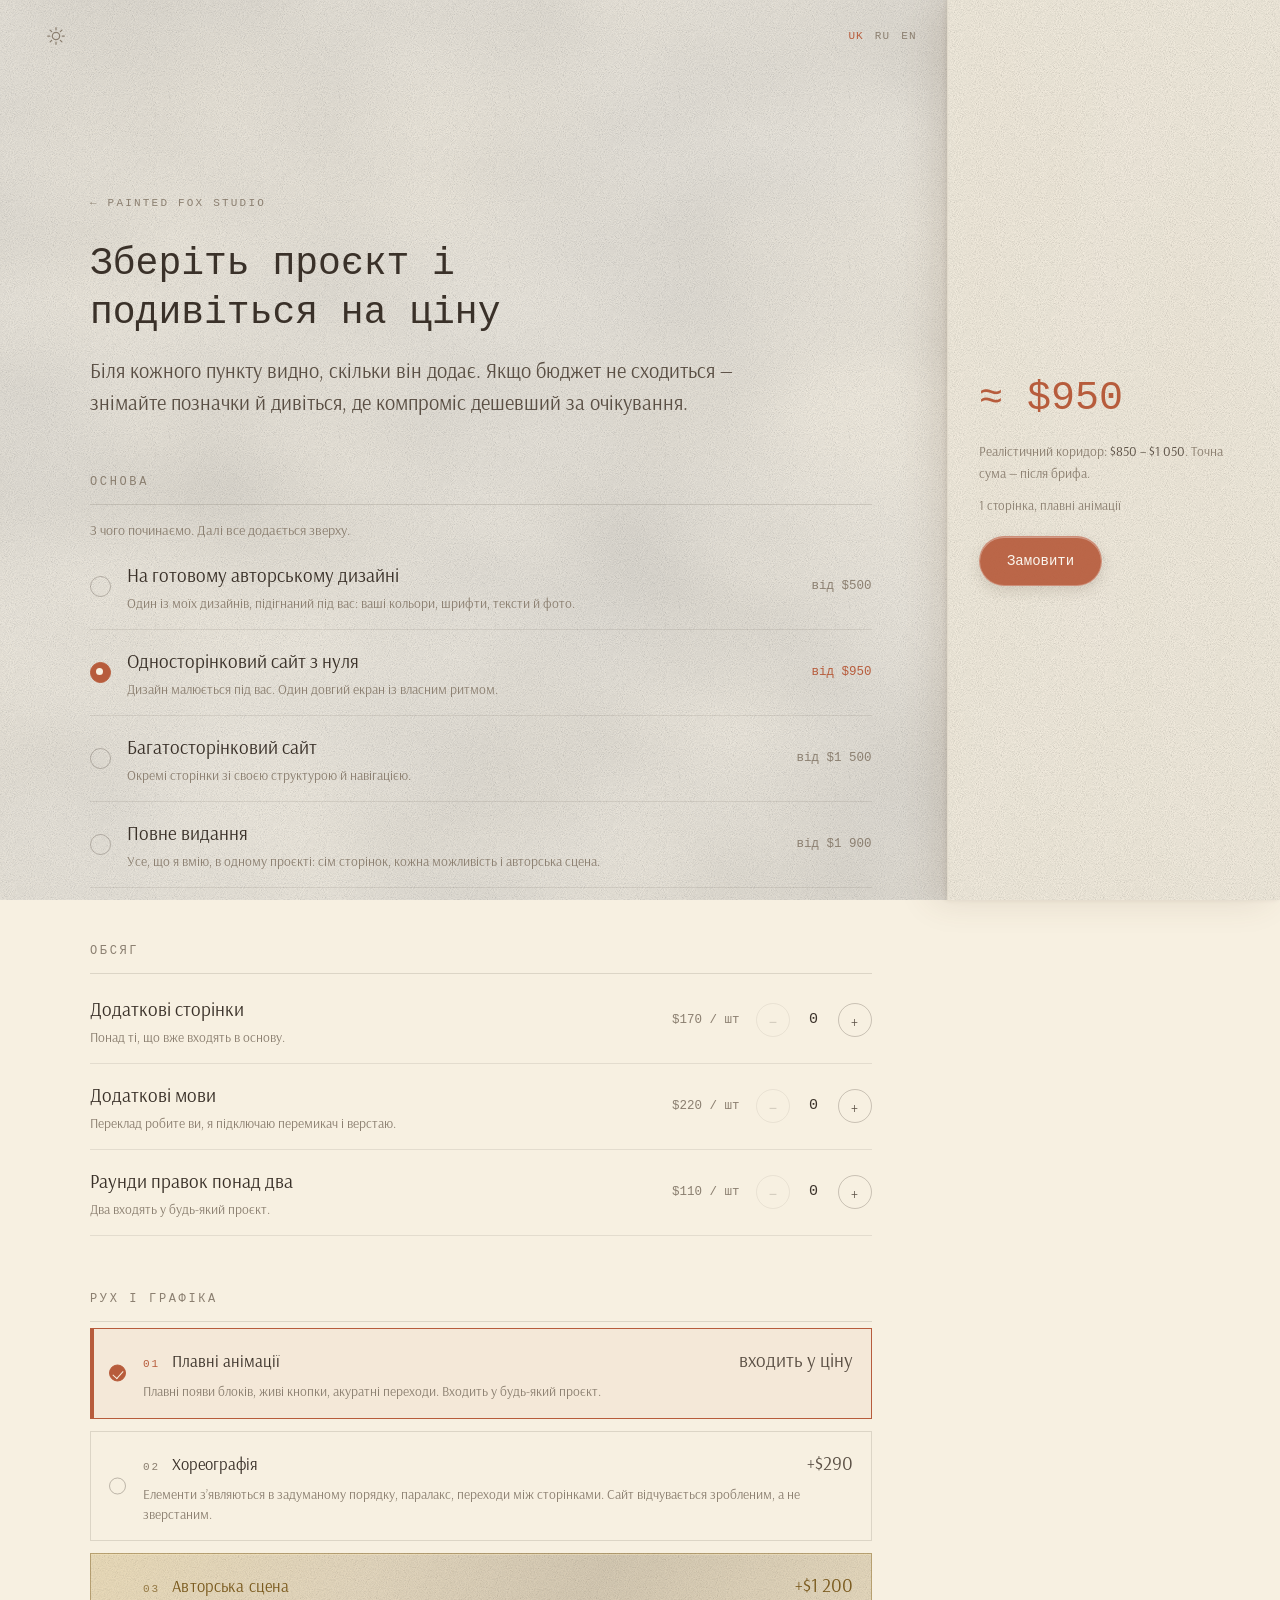
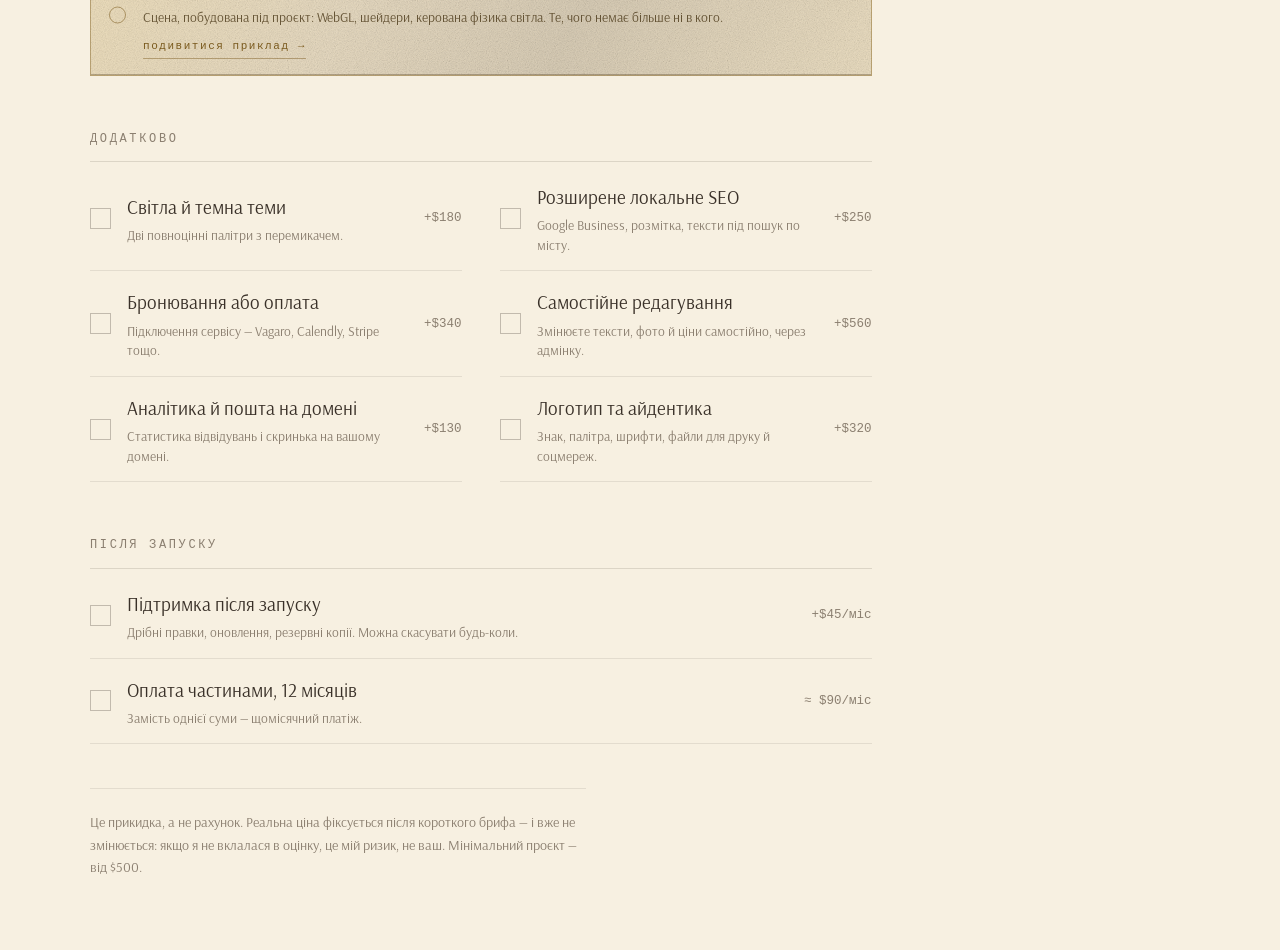
==== pricing.html @ f8e25393 "Initial commit - v1.0.0" ====
<!DOCTYPE html>
<html lang="uk" data-theme="light">
<head>
<script>document.documentElement.classList.add('js')</script>
<meta charset="utf-8">
<meta name="viewport" content="width=device-width, initial-scale=1, viewport-fit=cover">
<title>Painted Fox Studio — зберіть свій проєкт</title>
<meta name="description" content="Орієнтовна вартість сайту: зберіть проєкт і подивіться, з чого складається ціна.">

<link rel="icon" href="assets/logo/favicon.svg" type="image/svg+xml">

<link rel="preconnect" href="https://fonts.googleapis.com">
<link rel="preconnect" href="https://fonts.gstatic.com" crossorigin>
<link href="https://fonts.googleapis.com/css2?family=Arsenal:wght@400;700&family=PT+Mono&display=swap" rel="stylesheet">

<link rel="stylesheet" href="css/tokens.css">
<link rel="stylesheet" href="css/base.css">
<link rel="stylesheet" href="css/pricing.css">
</head>
<body class="papered">

<svg class="svg-defs" width="0" height="0" aria-hidden="true">
  <filter id="paintEdge" x="-12%" y="-12%" width="124%" height="124%">
    <feTurbulence type="fractalNoise" baseFrequency="0.011 0.013" numOctaves="4" seed="11" result="n"/>
    <feDisplacementMap in="SourceGraphic" in2="n" scale="34" xChannelSelector="R" yChannelSelector="G" result="d"/>
    <feGaussianBlur in="d" stdDeviation="1.2"/>
  </filter>
</svg>

<div class="paper-bg"></div>

<header>
  <button class="theme" id="theme" type="button" aria-label="Перемкнути тему">
    <svg class="sun" viewBox="0 0 24 24" fill="none" stroke="currentColor" stroke-width="1.5" stroke-linecap="round">
      <circle cx="12" cy="12" r="4.4"/>
      <path d="M12 2v2.6M12 19.4V22M2 12h2.6M19.4 12H22M4.9 4.9l1.9 1.9M17.2 17.2l1.9 1.9M19.1 4.9l-1.9 1.9M6.8 17.2l-1.9 1.9"/>
    </svg>
    <svg class="moon" viewBox="0 0 24 24" fill="none" stroke="currentColor" stroke-width="1.5" stroke-linecap="round" stroke-linejoin="round">
      <path d="M20.5 14.6A8.6 8.6 0 1 1 9.4 3.5a6.9 6.9 0 0 0 11.1 11.1z"/>
    </svg>
  </button>

  <div class="langs" id="langs">
    <button type="button" data-lang="uk" aria-pressed="true">UK</button>
    <button type="button" data-lang="ru" aria-pressed="false">RU</button>
    <button type="button" data-lang="en" aria-pressed="false">EN</button>
  </div>
</header>

<div class="wrap">

  <p class="eyebrow"><a class="back" href="index.html" data-i="back">← Painted Fox Studio</a></p>
  <h1 data-i="title">Зберіть проєкт і подивіться на ціну</h1>
  <p class="lede" data-i="lede" data-dust>Біля кожного пункту видно, скільки він додає. Якщо бюджет не сходиться — знімайте позначки й дивіться, де компроміс дешевший за очікування.</p>

  <div class="desk">

    <div class="builder">
      <h2 data-i="hBase">Основа</h2>
      <p class="hint" data-i="hBaseHint">З чого починаємо. Далі все додається зверху.</p>
      <div id="bases"></div>

      <h2 data-i="hScope">Обсяг</h2>
      <div id="counts"></div>

      <h2 data-i="hMotion">Рух і графіка</h2>
      <div class="steps" id="motion"></div>

      <h2 data-i="hExtras">Додатково</h2>
      <div class="grid-2" id="extras"></div>

      <h2 data-i="hAfter">Після запуску</h2>
      <div id="after"></div>

      <p class="note" data-i="note" data-dust>Це прикидка, а не рахунок. Реальна ціна фіксується після короткого брифа — і вже не змінюється: якщо я не вклалася в оцінку, це мій ризик, не ваш. Мінімальний проєкт — від $500.</p>
    </div>

    <aside class="summary woven">
      <div class="summary-inner">
        <div class="total">
          <b id="big">≈ $950</b>
          <i id="addon"></i>
        </div>
        <p class="range" id="rangeLine"></p>
        <p class="picked" id="picked"></p>
        <a class="btn order" id="order" href="https://t.me/AnnGura" data-i="order">Замовити</a>
      </div>
    </aside>

  </div>
</div>

<script type="module" src="js/pricing.js"></script>
</body>
</html>
---- css/tokens.css ----
/* Design tokens. Light theme is warm paper, dark theme is charcoal paper. */
:root{
  --paper:#F7F0E1;
  --paper-2:#EFE5D2;
  --ink:#3A3129;          /* typewriter ink: warm, never pure black */
  --ink-soft:#5A4F44;
  --pencil:#8B7F70;
  --wash-warm:#C2714A;    /* watercolour washes */
  --wash-cool:#6E8CA0;
  --wash-olive:#93986A;
  --accent:#B75C3C;
  --brand:#C2512B;
  --accent-rgb:183,92,60;
  --ink-rgb:58,49,41;
  --grain:.5;
  --tone:.42;
  --sheen:rgba(255,255,255,.4);
}

[data-theme="dark"]{
  --paper:#211E1A;
  --paper-2:#191614;
  --ink:#EDE4D4;
  --ink-soft:rgba(237,228,212,.82);
  --pencil:rgba(237,228,212,.5);
  --wash-warm:#8A4B32;
  --wash-cool:#3E5567;
  --wash-olive:#5A5E3E;
  --accent:#D0805A;
  --brand:#D9754C;
  --accent-rgb:208,128,90;
  --ink-rgb:237,228,212;
  --grain:.22;
  --tone:.3;
  --sheen:rgba(255,248,236,.05);
}

*{margin:0;padding:0;box-sizing:border-box}

html,body{height:100%}

body{
  background:var(--paper);
  color:var(--ink-soft);
  font-family:"Arsenal",system-ui,sans-serif;
  font-size:19px;line-height:1.6;
  -webkit-font-smoothing:antialiased;
  overflow:hidden;
  transition:background .6s ease,color .6s ease;
}
---- css/base.css ----
/* Paper surfaces.

   The texture is mixed INSIDE each surface rather than laid over the whole
   screen. A full-screen blend layer tints every object on the page and, worse,
   makes the browser blend against an unprepared backdrop while a page is
   animating — which shows up as a white flash mid-turn. */

.paper-bg{
  position:fixed;inset:0;z-index:0;pointer-events:none;
  background:
    radial-gradient(130% 100% at 16% -14%, var(--sheen) 0%, rgba(255,255,255,0) 56%),
    radial-gradient(100% 80% at 90% 112%, var(--paper-2) 0%, rgba(0,0,0,0) 60%);
}
/* Neither pool of light survives on charcoal paper: both stop looking like
   light falling across a sheet and start looking like dirt on it. The dark
   surface is carried by its grain alone. */
[data-theme="dark"] .paper-bg{background:none}

/* Two surfaces, both built the same way: fibre painted into the element
   itself rather than laid over the screen.

   .papered  plain paper — pages, body copy
   .woven    cloth — the cover and the price panel, where the surface is
             meant to be felt rather than read through */

.papered,.woven{position:relative;isolation:isolate;background:var(--paper)}
.papered > *,.woven > *{position:relative;z-index:2}

.papered::before,.papered::after,
.woven::before,.woven::after{
  content:"";position:absolute;inset:0;z-index:0;pointer-events:none;
}

/* fibre, shared */
.papered::after,.woven::after{
  background-image:
    url("data:image/svg+xml,%3Csvg xmlns='http://www.w3.org/2000/svg' width='170' height='170'%3E%3Cfilter id='a'%3E%3CfeTurbulence type='fractalNoise' baseFrequency='1.05' numOctaves='3' stitchTiles='stitch'/%3E%3CfeColorMatrix type='saturate' values='0'/%3E%3C/filter%3E%3Crect width='170' height='170' filter='url(%23a)'/%3E%3C/svg%3E");
  background-size:170px 170px;
  mix-blend-mode:multiply;opacity:var(--grain);
}
[data-theme="dark"] .papered::after,
[data-theme="dark"] .woven::after{mix-blend-mode:screen;opacity:calc(var(--grain) * .7)}

/* uneven tone of a sheet */
.papered::before{
  background-image:
    url("data:image/svg+xml,%3Csvg xmlns='http://www.w3.org/2000/svg' width='900' height='900'%3E%3Cfilter id='t'%3E%3CfeTurbulence type='fractalNoise' baseFrequency='0.0035' numOctaves='3' stitchTiles='stitch'/%3E%3CfeColorMatrix type='saturate' values='0'/%3E%3C/filter%3E%3Crect width='900' height='900' filter='url(%23t)'/%3E%3C/svg%3E");
  /* stretched, not tiled: a 900px tile repeats and the join shows up as a
     seam down the middle of a wide screen */
  background-size:100% 100%;
  background-repeat:no-repeat;
  mix-blend-mode:soft-light;opacity:var(--tone);
}
/* The large-scale tone is stretched across the whole surface, so its noise
   has one broad light area — on a light sheet that is unevenness, on a dark
   one it is a smudge. Dark paper keeps its grain and nothing else. */
[data-theme="dark"] .papered::before{background-image:none}

/* two perpendicular threads plus slack in the weave */
.woven::before{
  background-image:
    repeating-linear-gradient(90deg,
      rgba(0,0,0,.06) 0 1px, rgba(255,255,255,.05) 1px 2px, rgba(0,0,0,0) 2px 4px),
    repeating-linear-gradient(0deg,
      rgba(0,0,0,.055) 0 1px, rgba(255,255,255,.045) 1px 2px, rgba(0,0,0,0) 2px 4px),
    url("data:image/svg+xml,%3Csvg xmlns='http://www.w3.org/2000/svg' width='900' height='900'%3E%3Cfilter id='t2'%3E%3CfeTurbulence type='fractalNoise' baseFrequency='0.0035' numOctaves='3' stitchTiles='stitch'/%3E%3CfeColorMatrix type='saturate' values='0'/%3E%3C/filter%3E%3Crect width='900' height='900' filter='url(%23t2)'/%3E%3C/svg%3E");
  background-size:4px 4px, 4px 4px, 100% 100%;
  background-repeat:repeat, repeat, no-repeat;
  mix-blend-mode:soft-light;opacity:var(--tone);
}
/* Cloth keeps its threads in the dark; only the broad tone goes. */
[data-theme="dark"] .woven::before{
  background-image:
    repeating-linear-gradient(90deg,
      rgba(0,0,0,.06) 0 1px, rgba(255,255,255,.05) 1px 2px, rgba(0,0,0,0) 2px 4px),
    repeating-linear-gradient(0deg,
      rgba(0,0,0,.055) 0 1px, rgba(255,255,255,.045) 1px 2px, rgba(0,0,0,0) 2px 4px);
  background-size:4px 4px, 4px 4px;
  mix-blend-mode:overlay;
  opacity:calc(var(--tone) * .8);
}

/* Typewriter lettering: PT Mono with per-character jitter applied in JS. */
.type{
  font-family:"PT Mono","JetBrains Mono",monospace;
  color:var(--ink);
  letter-spacing:.01em;
}
/* Uneven strike: every glyph sits a little differently. */
.type span{display:inline-block;white-space:pre}

h1.type{
  font-size:clamp(26px,4.9vw,47px);
  line-height:1.3;font-weight:400;
}
h2.type{
  font-size:clamp(21px,3.4vw,31px);
  line-height:1.35;font-weight:400;margin-bottom:20px;
}
.label{
  font-family:"PT Mono",monospace;
  font-size:12px;letter-spacing:.24em;text-transform:uppercase;
  color:var(--pencil);
}
.lede + .lede{margin-top:14px}
.lede{max-width:56ch;font-size:clamp(17.5px,2.1vw,20.5px)}
.hand{font-family:"Caveat",cursive;font-size:24px;line-height:1.28}


/* Wordmark: a roman capital face in the brand terracotta, set wide.
   It reads as a signature next to the typewriter body copy. */
.wordmark{
  font-family:"Marcellus","Cormorant Garamond",Georgia,serif !important;
  color:var(--brand) !important;
}
.wordmark .wm-2{opacity:.82}

/* The fox blinks. Two lids slide towards each other and meet at the middle
   of the eye, which is how an eye actually closes — scaling one shape from
   its centre opens outwards instead. */
.fox .lid{fill:currentColor}
.fox .lid-top{transform:translateY(-20px)}
.fox .lid-bot{transform:translateY(20px)}
.fox.blink .lid-top{animation:lid-top .3s ease-in-out}
.fox.blink .lid-bot{animation:lid-bot .3s ease-in-out}
@keyframes lid-top{
  0%{transform:translateY(-20px)}
  46%{transform:translateY(0)}
  100%{transform:translateY(-20px)}
}
@keyframes lid-bot{
  0%{transform:translateY(20px)}
  46%{transform:translateY(0)}
  100%{transform:translateY(20px)}
}


/* Holder for SVG filter definitions: present in the document, never drawn. */
.svg-defs{position:absolute}
---- css/pricing.css ----
/* Pricing configurator, built from the same materials as the album:
   the same paper, ink, typewriter labels and accent.
   Unlike the album this page scrolls normally — it is a working document,
   not something to leaf through. */

html, body { height: auto; overflow: visible; }
/* the whole page is one sheet here, so the texture lives on <body> */
body.papered::before, body.papered::after{position:fixed}

.wrap{
  position:relative;z-index:2;
  max-width:860px;margin:0 auto;
  padding:clamp(86px,10vw,110px) clamp(20px,5vw,40px) 0;
}

/* ─── header ──────────────────────────────────────────── */
.eyebrow{margin-bottom:26px}
.back{
  font-family:"PT Mono",monospace;
  font-size:11px;letter-spacing:.2em;text-transform:uppercase;
  color:var(--pencil);text-decoration:none;
  transition:color .25s ease;
}
.back:hover,.back:focus-visible{color:var(--accent)}

h1{
  font-family:"PT Mono",monospace;
  font-size:clamp(23px,4.2vw,38px);
  font-weight:400;line-height:1.28;color:var(--ink);
  max-width:20ch;
}
.lede{margin-top:16px;max-width:56ch}

h2{
  font-family:"PT Mono",monospace;
  font-size:12px;letter-spacing:.22em;text-transform:uppercase;
  color:var(--pencil);font-weight:400;
  margin:54px 0 4px;padding-bottom:12px;
  border-bottom:1px solid rgba(var(--ink-rgb),.14);
}
.hint{font-size:14px;color:var(--pencil);margin:14px 0 2px}

/* ─── one option ──────────────────────────────────────── */
.row{
  display:flex;align-items:center;gap:16px;
  padding:16px 0;
  border-bottom:1px solid rgba(var(--ink-rgb),.1);
}
.row .txt{flex:1;min-width:0}
.row .txt b{display:block;font-weight:400;color:var(--ink)}
.row .txt small{
  display:block;color:var(--pencil);
  font-size:13.5px;line-height:1.45;margin-top:3px;
}
.row .cost{
  flex:none;white-space:nowrap;
  font-family:"PT Mono",monospace;
  font-size:12.5px;color:var(--pencil);
}
.row.active .cost{color:var(--accent)}

/* checkbox and radio, drawn rather than restyled */
.check{flex:none;width:21px;height:21px;position:relative;cursor:pointer}
.check input{position:absolute;inset:0;opacity:0;margin:0;cursor:pointer}
.check span{
  display:block;width:21px;height:21px;
  border:1px solid rgba(var(--ink-rgb),.28);
  background:transparent;pointer-events:none;
  transition:background .2s ease,border-color .2s ease;
}
.check input:checked + span{background:var(--accent);border-color:var(--accent)}
.check input:checked + span::after{
  content:"";position:absolute;left:7px;top:3px;
  width:6px;height:11px;border:solid var(--paper);
  border-width:0 1.8px 1.8px 0;transform:rotate(42deg);
}
.check input:focus-visible + span{box-shadow:0 0 0 3px rgba(var(--accent-rgb),.35)}

.check.radio span{border-radius:50%}
.check.radio input:checked + span::after{
  left:6px;top:6px;width:7px;height:7px;
  border:none;background:var(--paper);border-radius:50%;transform:none;
}

/* ─── counter ─────────────────────────────────────────── */
.stepper{flex:none;display:flex;align-items:center;gap:3px}
.stepper button{
  width:34px;height:34px;
  border:1px solid rgba(var(--ink-rgb),.24);
  background:transparent;color:var(--ink-soft);
  font:inherit;font-size:17px;line-height:1;
  cursor:pointer;border-radius:999px;
  transition:border-color .2s ease,color .2s ease,opacity .2s ease;
}
.stepper button:hover:not(:disabled){border-color:var(--accent);color:var(--accent)}
.stepper button:disabled{opacity:.3;cursor:default}
.stepper button:focus-visible{outline:2px solid var(--accent);outline-offset:1px}
.stepper output{
  min-width:42px;text-align:center;
  font-family:"PT Mono",monospace;font-size:15px;color:var(--ink);
}

/* ─── running total ───────────────────────────────────── */
.summary{
  position:sticky;bottom:0;z-index:5;
  margin:40px calc(clamp(20px,5vw,40px) * -1) 0;
  padding:20px clamp(20px,5vw,40px) 24px;
  background:var(--paper);
  border-top:1px solid rgba(var(--ink-rgb),.22);
}
.total{display:flex;align-items:baseline;gap:12px;flex-wrap:wrap}
.total b{
  font-family:"PT Mono",monospace;
  font-size:clamp(27px,5.2vw,40px);font-weight:400;
  line-height:1.1;color:var(--accent);
}
.total i{font-style:normal;font-size:17px;color:var(--ink-soft)}
.range{margin-top:8px;font-size:13.5px;color:var(--pencil)}
.range em{font-style:normal;color:var(--ink-soft)}
.picked{margin-top:12px;font-size:13px;color:var(--pencil);line-height:1.6;max-width:70ch}

.note{
  margin-top:44px;padding-top:22px;
  border-top:1px solid rgba(var(--ink-rgb),.1);
  font-size:14px;color:var(--pencil);max-width:62ch;
}

@media (max-width:620px){
  .row{gap:12px;align-items:flex-start}
  .row .cost{padding-top:2px}
  .stepper button{width:31px;height:31px}
}

/* ─── header, shared with the album ───────────────────── */
header{
  position:fixed;top:0;left:0;right:0;z-index:40;
  display:flex;align-items:center;justify-content:space-between;
  gap:16px;
  padding:calc(20px + env(safe-area-inset-top,0px)) clamp(18px,4vw,40px) 22px;
}
.langs{display:flex;gap:1px}
.langs button{
  background:none;border:none;cursor:pointer;
  font-family:"PT Mono",monospace;font-size:11px;letter-spacing:.1em;
  color:var(--pencil);padding:5px;transition:color .2s ease;
}
.langs button:hover{color:var(--ink)}
.langs button[aria-pressed="true"]{color:var(--accent)}
.theme{
  background:none;border:none;cursor:pointer;padding:0;
  width:32px;height:32px;display:grid;place-items:center;color:var(--pencil);
  transition:color .25s ease,transform .5s ease;
}
.theme:hover{color:var(--accent);transform:rotate(16deg)}
.theme svg{width:20px;height:20px}
.theme .moon{display:none}
[data-theme="dark"] .theme .sun{display:none}
[data-theme="dark"] .theme .moon{display:block}

/* ─── desktop: builder on the left, running total on the right ─── */
.wrap{max-width:1180px}

.desk{display:block}

@media (min-width:1000px){
  /* The running total is a separate sheet laid over the page: it reaches
     both edges of the screen and casts a shadow onto the paper beneath. */
  .summary{
    position:fixed;top:0;right:0;bottom:0;
    width:clamp(320px,26vw,400px);
    margin:0;border-top:none;
    display:flex;align-items:center;
    padding:32px clamp(26px,2.4vw,40px);
    background:var(--paper);
    border-left:1px solid rgba(var(--ink-rgb),.12);
    box-shadow:
      -2px 0 4px rgba(90,70,48,.10),
      -14px 0 34px rgba(90,70,48,.14);
    z-index:25;
  }
  [data-theme="dark"] .summary{
    box-shadow:
      -2px 0 4px rgba(0,0,0,.45),
      -16px 0 40px rgba(0,0,0,.4);
  }
  .summary-inner{width:100%;padding:0;border:none;background:none}

  /* The builder keeps clear of the panel. */
  .wrap{padding-right:clamp(348px,28vw,432px)}
  header{padding-right:clamp(348px,28vw,432px)}
  .summary{padding-top:96px}
  .builder .note{margin-bottom:72px}
}

/* Options read faster in two columns once there is room. */
@media (min-width:620px){
  .grid-2{display:grid;grid-template-columns:1fr 1fr;column-gap:clamp(20px,3vw,40px)}
}

/* ─── motion ladder ───────────────────────────────────── */
.steps{display:grid;gap:12px;margin-top:6px}

.step{
  display:block;position:relative;cursor:pointer;
  padding:16px 18px;
  border:1px solid rgba(var(--ink-rgb),.14);
  transition:border-color .25s ease,background .25s ease,transform .25s ease;
}
.step input{position:absolute;opacity:0;pointer-events:none}
.step:hover{border-color:rgba(var(--accent-rgb),.5)}
.step.active{
  border-color:var(--accent);
  background:rgba(var(--accent-rgb),.05);
}
.step:focus-within{outline:2px solid var(--accent);outline-offset:3px}

.step-head{
  display:flex;align-items:baseline;gap:12px;flex-wrap:wrap;
  margin-bottom:6px;
}
.step-head b{font-weight:400;color:var(--ink);font-size:16.5px}
.step-head .cost{margin-left:auto}
.step-n{
  font-family:"PT Mono",monospace;
  font-size:11px;letter-spacing:.18em;color:var(--pencil);
}
.step small{
  display:block;color:var(--pencil);
  font-size:13.5px;line-height:1.5;
}
.step.active .step-n{color:var(--accent)}

/* The top step is the one that costs most; it should look like it. */
.step-top{
  border-color:rgba(var(--ink-rgb),.26);
  background:
    linear-gradient(140deg,
      rgba(var(--accent-rgb),.07) 0%,
      rgba(var(--accent-rgb),0) 55%);
}
.step-top.active{
  border-color:var(--accent);
  background:
    linear-gradient(140deg,
      rgba(var(--accent-rgb),.16) 0%,
      rgba(var(--accent-rgb),.03) 60%);
  box-shadow:0 6px 22px rgba(var(--accent-rgb),.14);
}
.step-top .step-head b{letter-spacing:.01em}

.showcase{
  display:inline-block;margin-top:10px;
  font-family:"PT Mono",monospace;font-size:11px;letter-spacing:.14em;
  color:var(--accent);text-decoration:none;
  border-bottom:1px solid rgba(var(--accent-rgb),.4);
  padding-bottom:2px;
}
.showcase:hover{border-bottom-color:var(--accent)}

/* ─── motion ladder: which step is chosen must be unmistakable ─── */
.step{padding-left:52px}
.step-tick{
  position:absolute;left:18px;top:50%;
  width:17px;height:17px;border-radius:50%;
  transform:translateY(-50%);
  border:1px solid rgba(var(--ink-rgb),.3);
  transition:border-color .25s ease,background .25s ease;
}
.step.active .step-tick{
  border-color:var(--accent);background:var(--accent);
}
.step.active .step-tick::after{
  content:"";position:absolute;left:5px;top:3px;
  width:5px;height:9px;border:solid var(--paper);
  border-width:0 1.7px 1.7px 0;transform:rotate(42deg);
}
.step.active{box-shadow:inset 3px 0 0 var(--accent)}

/* ─── the top step: unpolished gold ───────────────────── */
.step-top{
  border-color:rgba(140,108,44,.5);
  background:
    /* brushed, not mirrored: the highlight is broad and dull */
    linear-gradient(118deg,
      rgba(214,178,96,.30) 0%,
      rgba(168,128,54,.20) 34%,
      rgba(122,92,38,.24) 62%,
      rgba(198,164,92,.26) 100%),
    /* casting grain, so the surface reads as metal rather than paint */
    url("data:image/svg+xml,%3Csvg xmlns='http://www.w3.org/2000/svg' width='220' height='220'%3E%3Cfilter id='g'%3E%3CfeTurbulence type='fractalNoise' baseFrequency='0.9' numOctaves='3' stitchTiles='stitch'/%3E%3CfeColorMatrix type='saturate' values='0'/%3E%3C/filter%3E%3Crect width='220' height='220' filter='url(%23g)' opacity='0.5'/%3E%3C/svg%3E");
  background-size:auto, 220px 220px;
  background-blend-mode:normal, overlay;
  box-shadow:
    inset 0 1px 0 rgba(255,238,190,.34),
    inset 0 -1px 0 rgba(60,42,12,.3);
}
.step-top .step-head b{color:#7A5A1E}
.step-top .step-n{color:rgba(122,90,30,.75)}
.step-top small{color:rgba(74,56,24,.82)}
.step-top .cost{color:#7A5A1E}
.step-top .showcase{color:#7A5A1E;border-bottom-color:rgba(122,90,30,.45)}
.step-top .step-tick{border-color:rgba(122,90,30,.55)}

.step-top.active{
  border-color:#A8802F;
  box-shadow:
    inset 3px 0 0 #A8802F,
    inset 0 1px 0 rgba(255,238,190,.4),
    0 8px 26px rgba(122,90,30,.22);
}
.step-top.active .step-tick{border-color:#A8802F;background:#A8802F}
.step-top.active .step-tick::after{border-color:#F6ECD4}

[data-theme="dark"] .step-top{
  border-color:rgba(190,150,70,.45);
  background:
    linear-gradient(118deg,
      rgba(196,158,80,.26) 0%,
      rgba(140,104,40,.2) 36%,
      rgba(96,70,26,.26) 64%,
      rgba(176,142,74,.22) 100%),
    url("data:image/svg+xml,%3Csvg xmlns='http://www.w3.org/2000/svg' width='220' height='220'%3E%3Cfilter id='g'%3E%3CfeTurbulence type='fractalNoise' baseFrequency='0.9' numOctaves='3' stitchTiles='stitch'/%3E%3CfeColorMatrix type='saturate' values='0'/%3E%3C/filter%3E%3Crect width='220' height='220' filter='url(%23g)' opacity='0.5'/%3E%3C/svg%3E");
  background-size:auto, 220px 220px;
  background-blend-mode:normal, overlay;
}
[data-theme="dark"] .step-top .step-head b,
[data-theme="dark"] .step-top .cost,
[data-theme="dark"] .step-top .showcase{color:#E3C07E}
[data-theme="dark"] .step-top small{color:rgba(230,208,168,.8)}
[data-theme="dark"] .step-top .step-n{color:rgba(227,192,126,.7)}


/* dust and counter styles are shared with the album */
/* Dust does not travel: the old text loses focus and falls apart on the spot,
   the new one gathers in the same place. Movement would read as sliding. */
.word{white-space:nowrap}
/* The real text fades up under the last of the particles. */
[data-dust].settling{animation:settle .4s ease both}
@keyframes settle{from{opacity:0}to{opacity:1}}
.dust{
  display:inline-block;white-space:pre;
  transition:opacity .72s ease, filter .8s ease,
             transform .8s cubic-bezier(.4,0,.2,1);
  transition-delay:var(--d,0ms);
  will-change:transform,opacity,filter;
}
.scattered .dust{
  opacity:0;
  filter:blur(9px);
  transform:scale(var(--s,1.2));
}
.gathered .dust{opacity:1;filter:blur(0);transform:none}

/* Nothing shows before the script has had a chance to split it. */
html.js [data-dust]{opacity:0}
html.js [data-dust].gathered,
html.js [data-dust].scattered{opacity:1}

to{transform:translateY(0)}}






/* ─── price counter ───────────────────────────────────── */
/* ─── price counter ───────────────────────────────────── */
.odo{display:inline-flex;align-items:baseline;font-variant-numeric:tabular-nums}
.odo-cell{
  display:inline-block;
  height:1.06em;overflow:hidden;vertical-align:baseline;
  text-align:center;
}
.odo-strip{
  display:block;
  transform:translateY(0);
  transition:transform .44s cubic-bezier(.32,0,.2,1);
}
.odo-strip.roll{transform:translateY(-1.06em)}
.odo-strip.settled{transition:none}
.odo-strip > span{display:block;height:1.06em;line-height:1.06em}

/* ─── theme flood ─────────────────────────────────────── */
/* The old state sits still while the new one is revealed through a growing
   circle; without this both would cross-fade and the edge would vanish. */
::view-transition-old(root){animation:none}
::view-transition-new(root){animation:none;mix-blend-mode:normal}
::view-transition-old(root){z-index:0}
::view-transition-new(root){z-index:1}


/* ─── order button in the summary ─────────────────────── */
.btn.order{
  display:inline-block;margin-top:20px;
  text-decoration:none;cursor:pointer;
  font-family:"PT Mono",monospace;font-size:14px;
  padding:13px 27px;border-radius:999px;
  color:#FBF6EE;background:rgba(var(--accent-rgb),.92);
  border:1px solid rgba(255,255,255,.26);
  box-shadow:inset 0 1px 0 rgba(255,255,255,.34), 0 5px 13px rgba(90,70,48,.16);
  transition:transform .25s ease, box-shadow .25s ease, background .25s ease;
}
.btn.order:hover{transform:translateY(-1.5px);background:rgba(var(--accent-rgb),1)}
.btn.order:focus-visible{outline:2px solid var(--accent);outline-offset:4px}

/* The switches stay on screen whatever is scrolling underneath. */
header{position:fixed;top:0;left:0;right:0;z-index:60}

/* A view transition snapshots the whole page. Blended texture layers make
   that snapshot expensive, so they are dropped for the duration — the flood
   covers the difference and the switch stops stuttering. */
/* The texture stays in the snapshot, so the flood carries the new paper with
   it instead of laying down flat colour and painting the grain on afterwards.
   What is dropped instead is everything that would animate underneath. */
html.switching .dust,
html.switching .pt{transition:none}
html.switching .fox.blink .lid-top,
html.switching .fox.blink .lid-bot{animation:none}
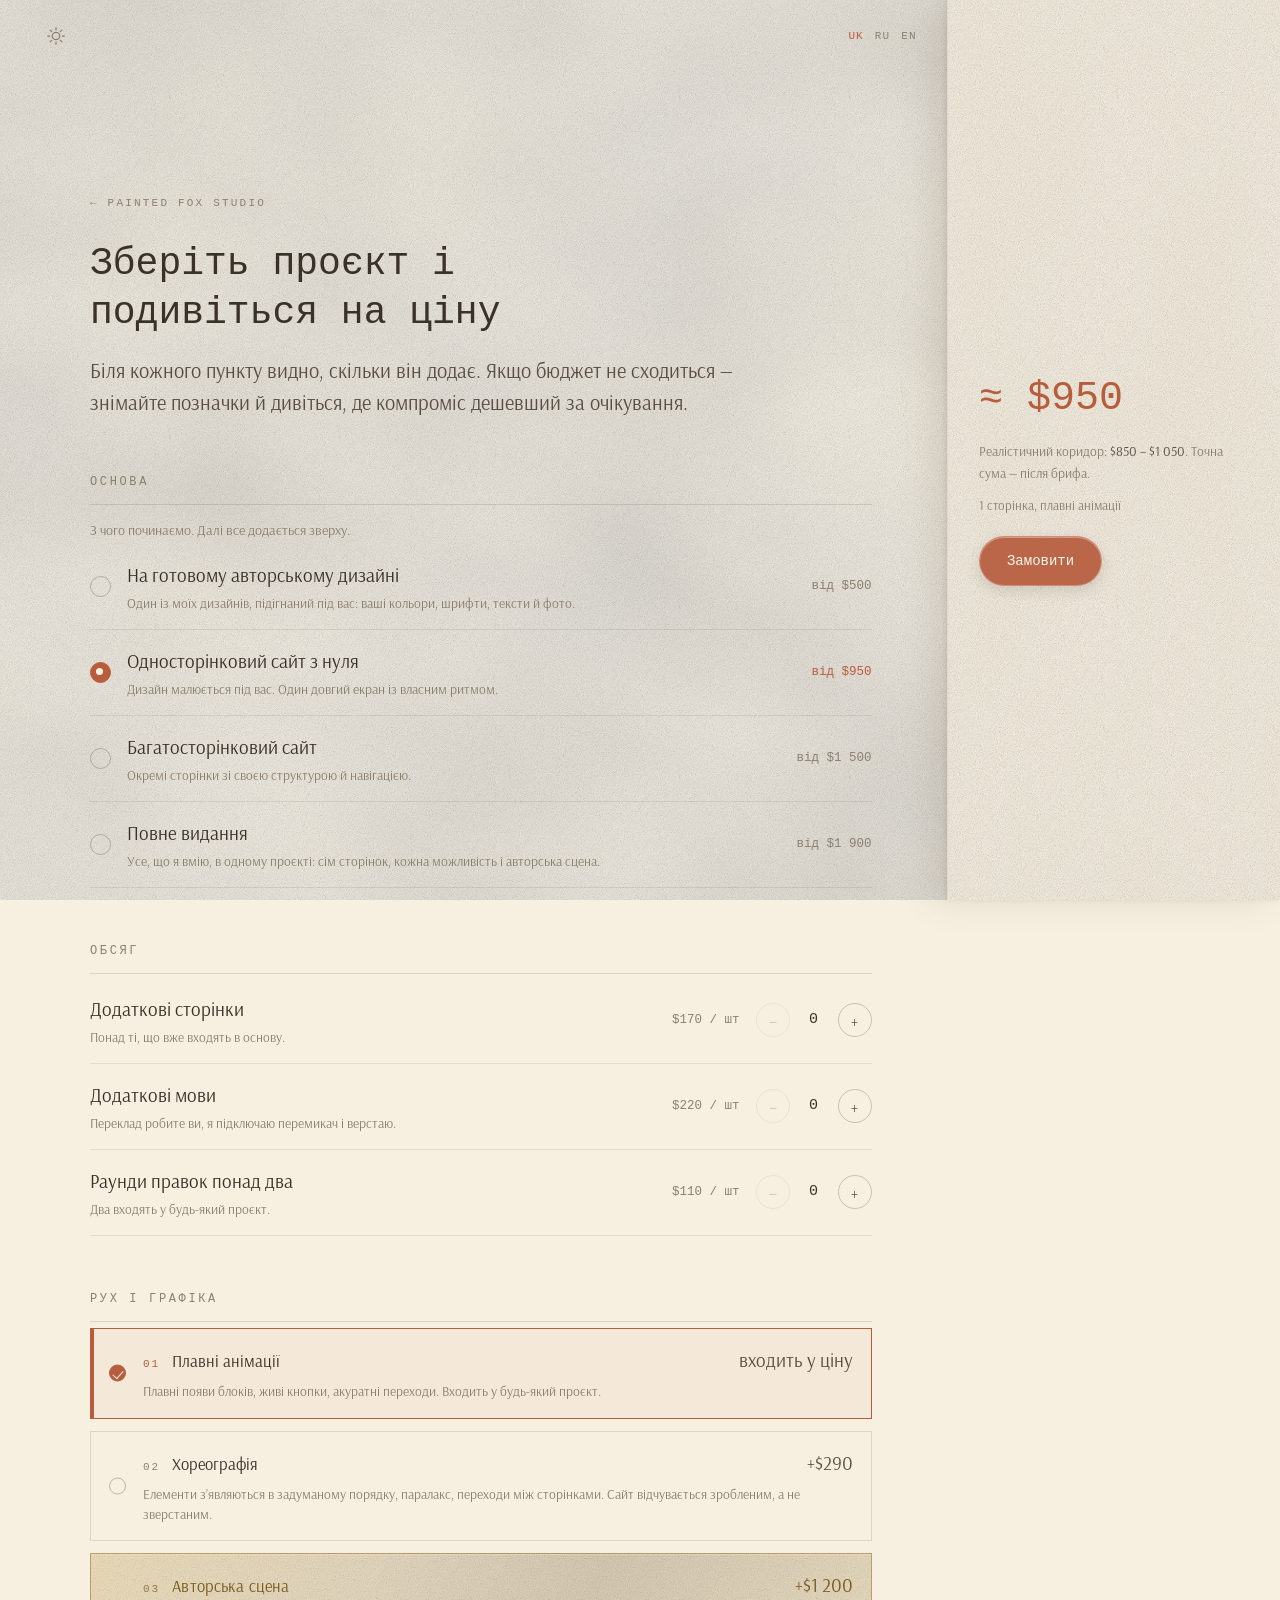
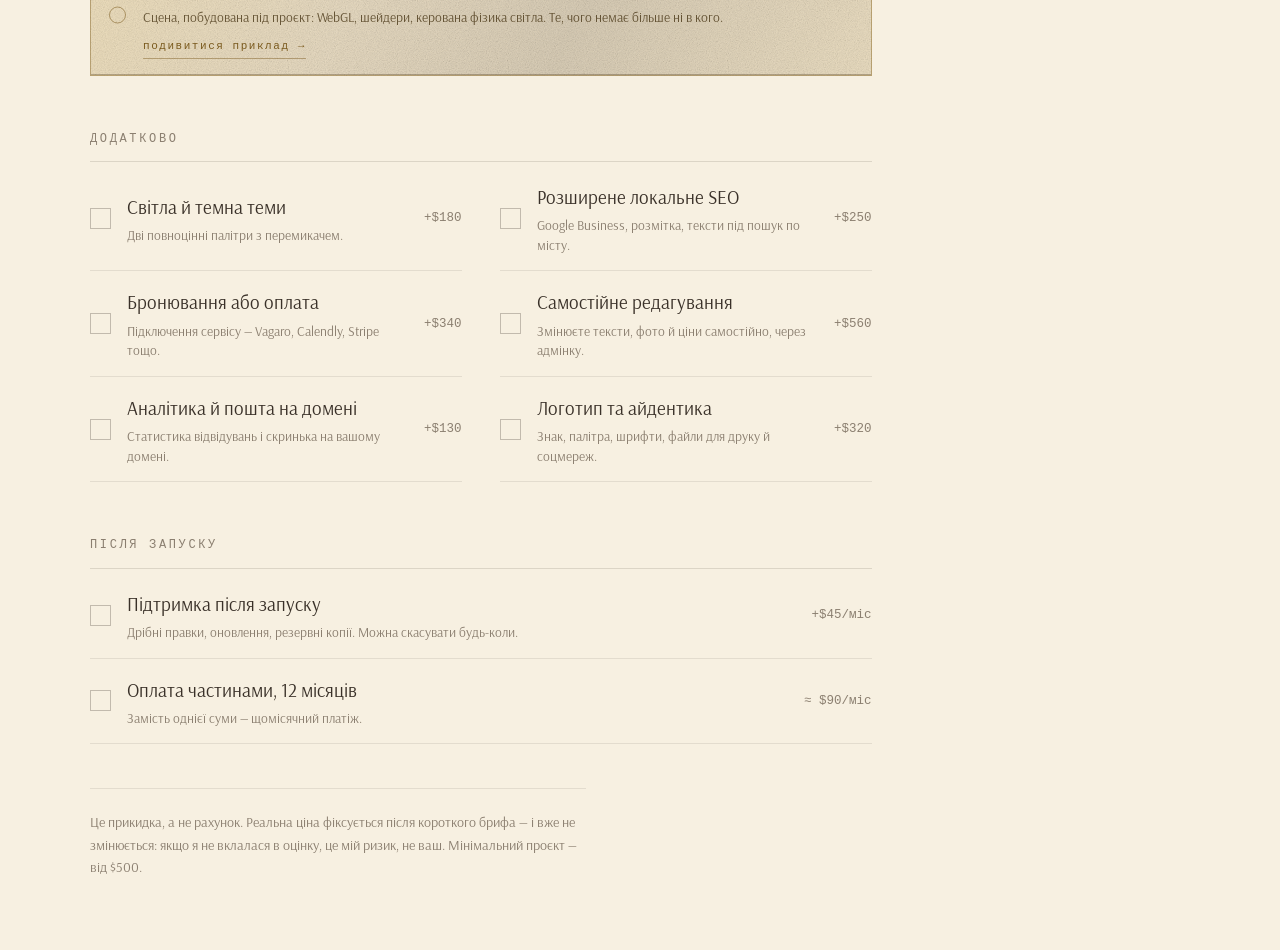
==== commit 0ae3d5e3: "Optimise language and theme switching; fix tap highlight" ====
--- a/pricing.html
+++ b/pricing.html
@@ -1,7 +1,18 @@
 <!DOCTYPE html>
 <html lang="uk" data-theme="light">
 <head>
-<script>document.documentElement.classList.add('js')</script>
+<script>
+/* Text that will be animated is hidden until the scripts have split it, so it
+   does not flash before the first frame. If they never arrive — opened over
+   file://, a blocked module, a stale cache — the page must not stay empty:
+   the mark is dropped again and everything shows as plain text. */
+document.documentElement.classList.add('js');
+setTimeout(function () {
+  if (!document.documentElement.dataset.booted) {
+    document.documentElement.classList.remove('js');
+  }
+}, 1500);
+</script>
 <meta charset="utf-8">
 <meta name="viewport" content="width=device-width, initial-scale=1, viewport-fit=cover">
 <title>Painted Fox Studio — зберіть свій проєкт</title>
--- a/css/base.css
+++ b/css/base.css
@@ -137,3 +137,14 @@
 
 /* Holder for SVG filter definitions: present in the document, never drawn. */
 .svg-defs{position:absolute}
+
+
+/* Mobile browsers paint a blue wash over anything tapped, and on a switch
+   that is already animating it reads as the text being selected. */
+button, a, .tick, .polaroid, .langs, .theme{
+  -webkit-tap-highlight-color:transparent;
+}
+button, .tick, .langs, .theme{
+  -webkit-user-select:none;
+  user-select:none;
+}
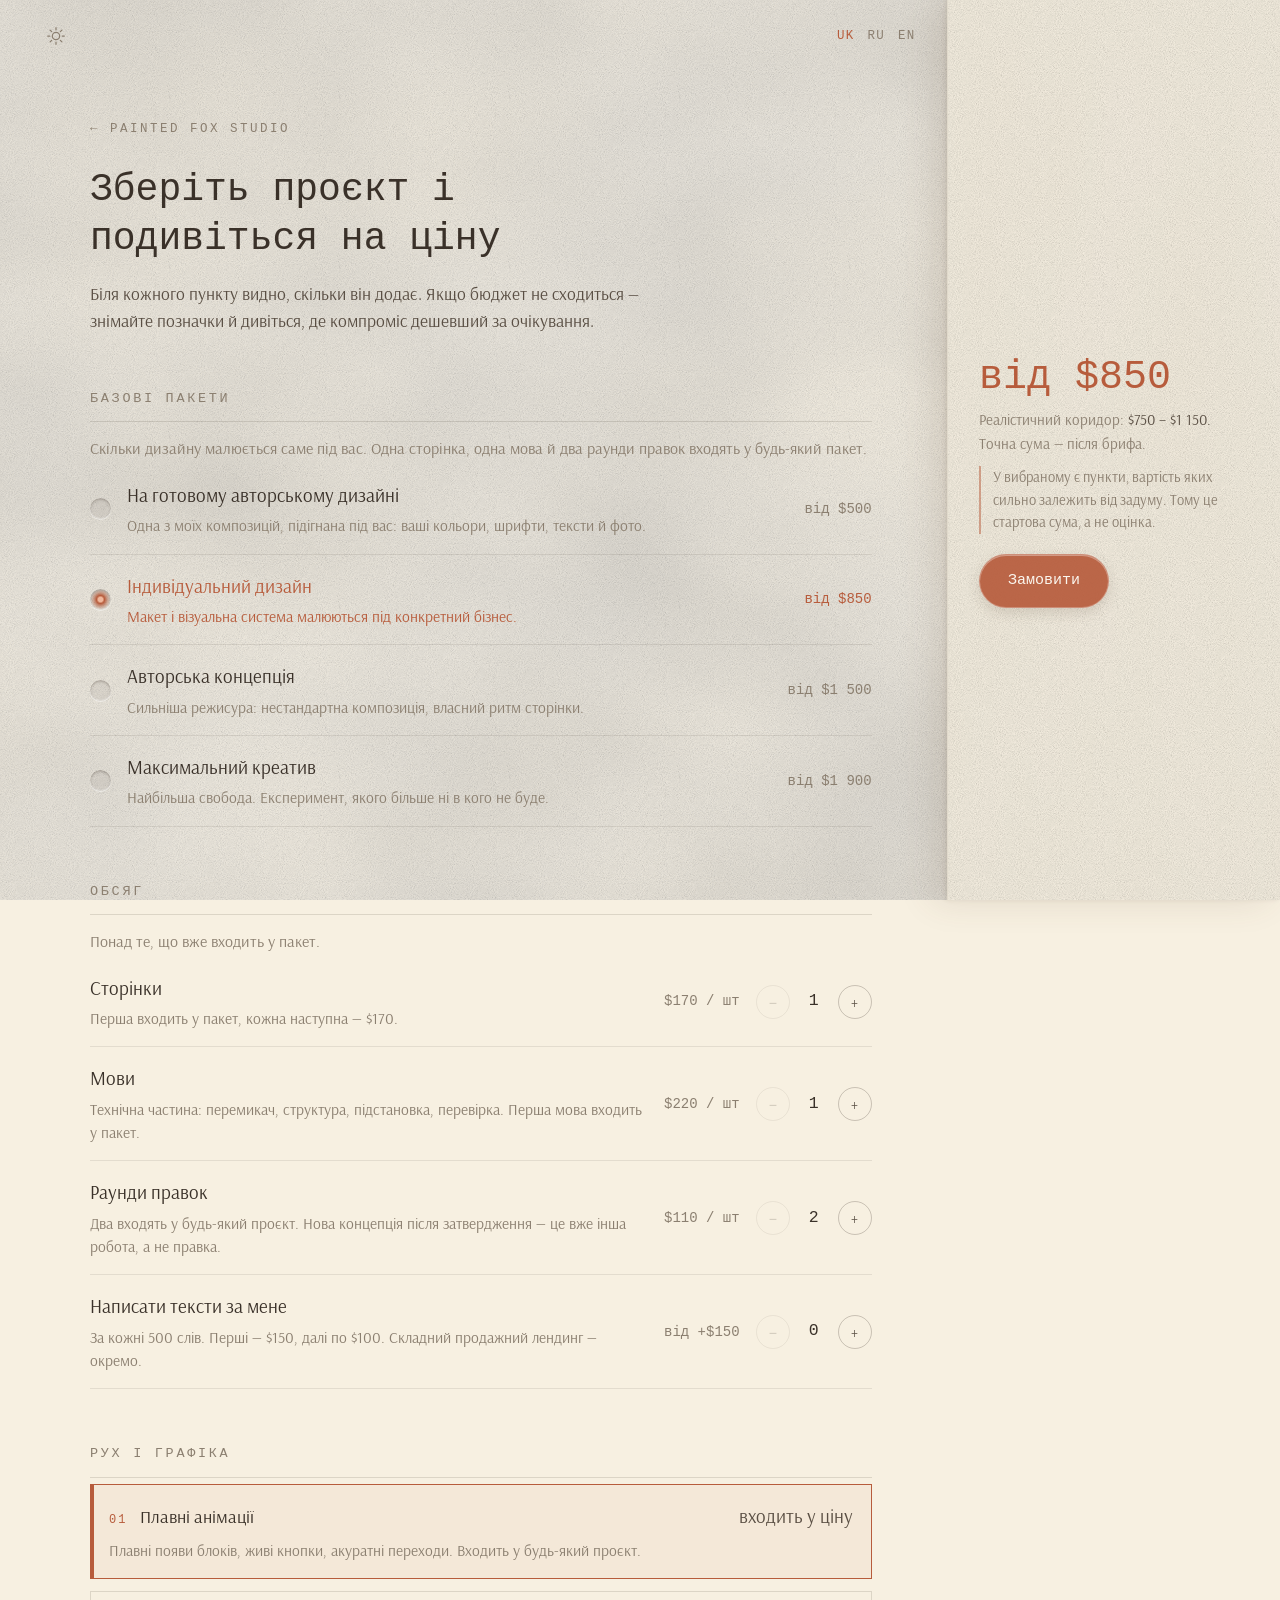
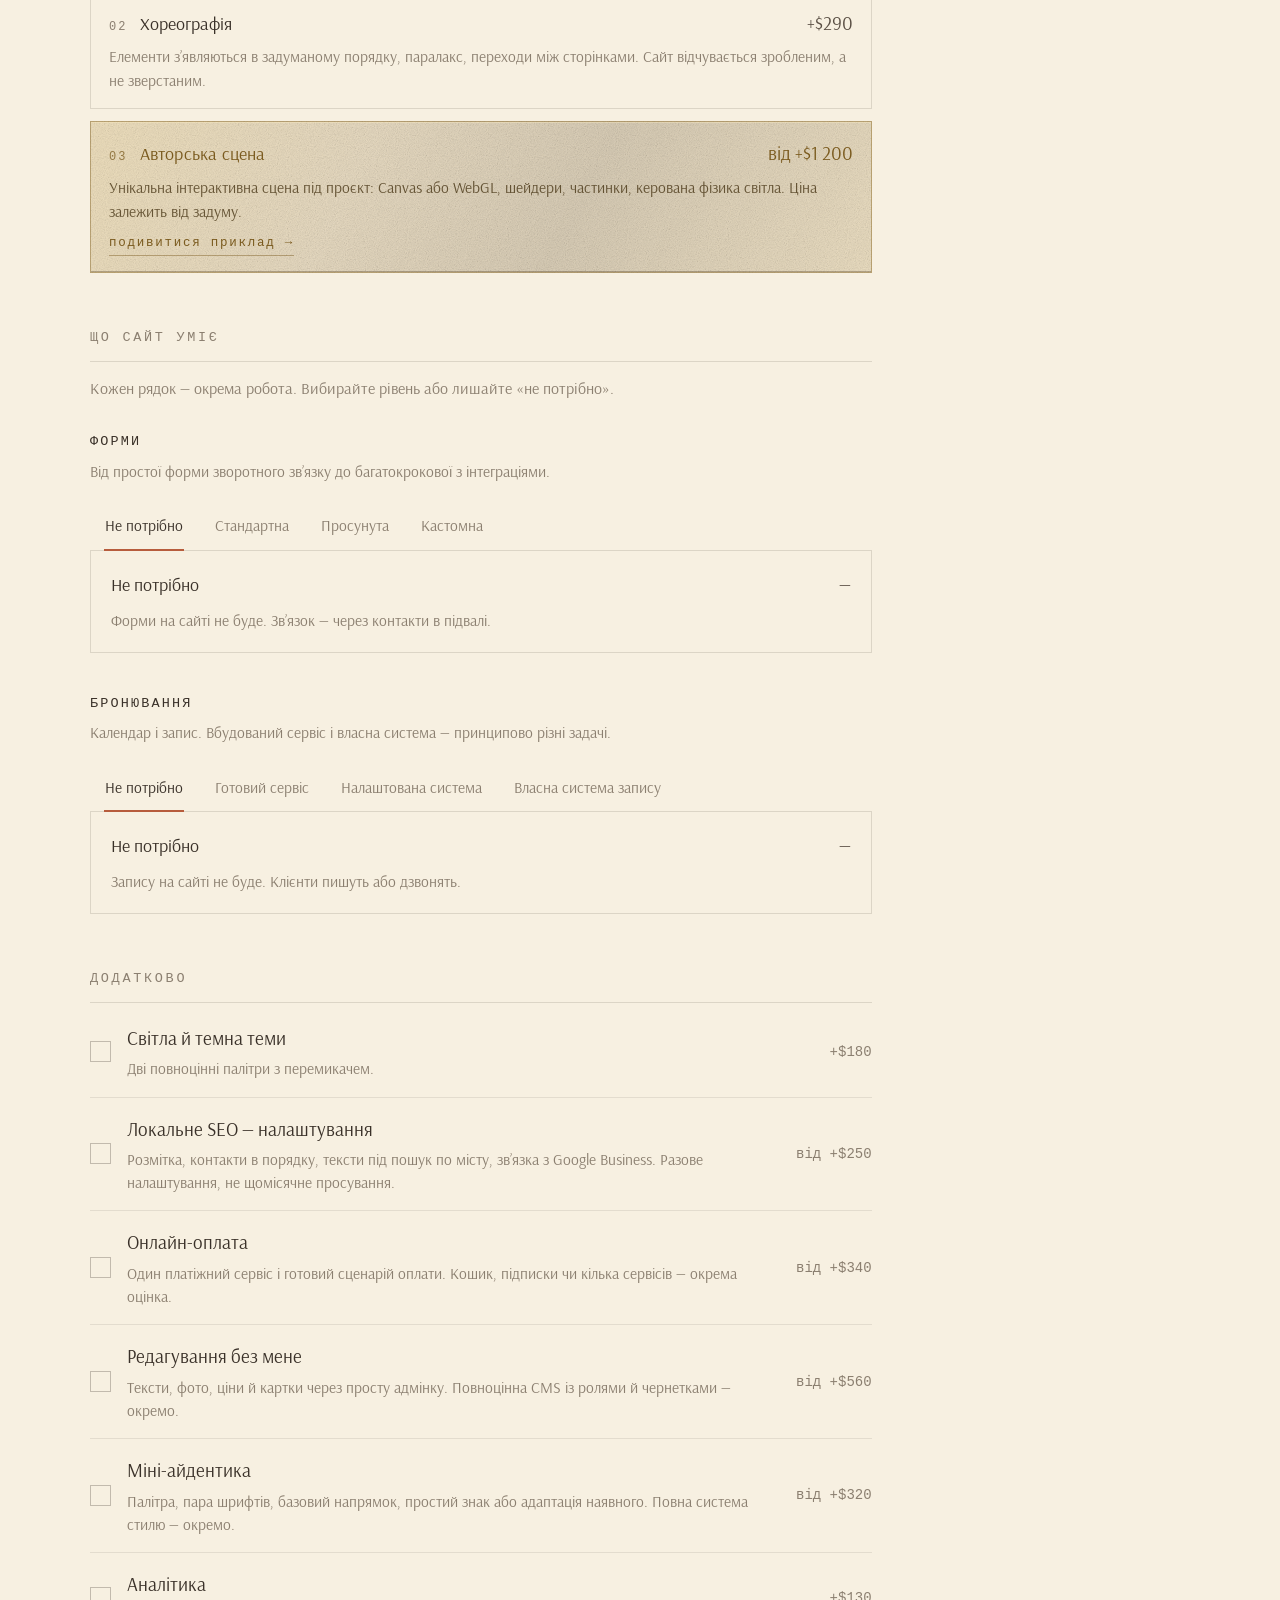
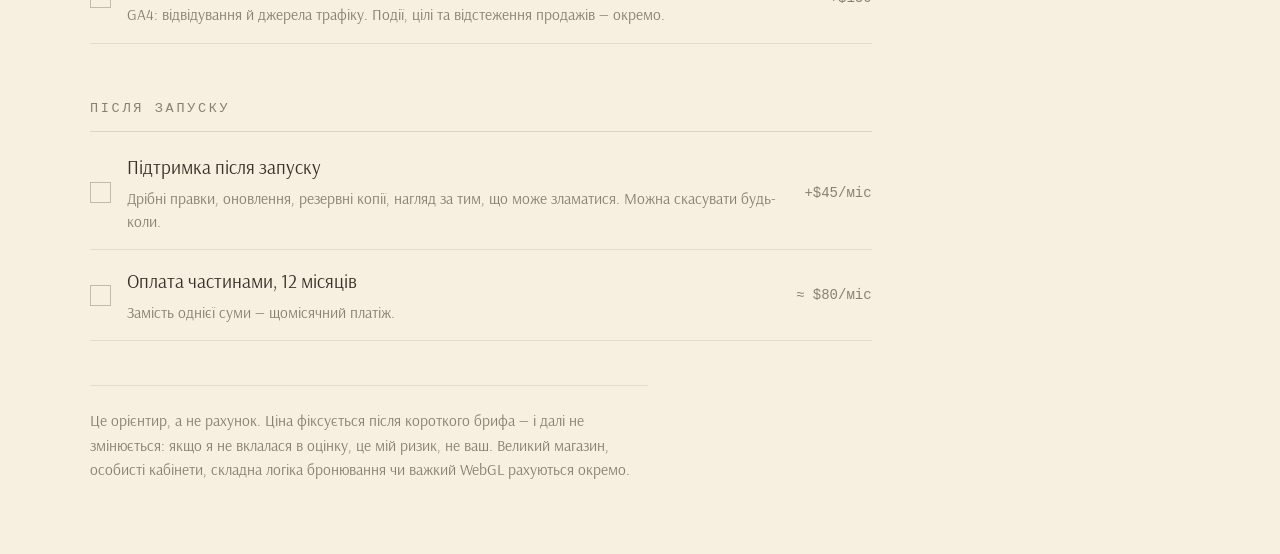
==== commit ef135d2c: "Pricing page: new model, tabs, word-roll language switch" ====
--- a/pricing.html
+++ b/pricing.html
@@ -67,23 +67,28 @@
   <div class="desk">
 
     <div class="builder">
-      <h2 data-i="hBase">Основа</h2>
-      <p class="hint" data-i="hBaseHint">З чого починаємо. Далі все додається зверху.</p>
+      <h2 data-i="hBase">Базові пакети</h2>
+      <p class="hint" data-i="hBaseHint">Скільки дизайну малюється саме під вас. Одна сторінка, одна мова й два раунди правок входять у будь-який пакет.</p>
       <div id="bases"></div>
 
       <h2 data-i="hScope">Обсяг</h2>
+      <p class="hint" data-i="hScopeHint">Понад те, що вже входить у пакет.</p>
       <div id="counts"></div>
 
       <h2 data-i="hMotion">Рух і графіка</h2>
       <div class="steps" id="motion"></div>
 
+      <h2 data-i="hGroups">Що сайт уміє</h2>
+      <p class="hint" data-i="hGroupsHint">Кожен рядок — окрема робота. Вибирайте рівень або лишайте «не потрібно».</p>
+      <div id="groups"></div>
+
       <h2 data-i="hExtras">Додатково</h2>
-      <div class="grid-2" id="extras"></div>
+      <div id="extras"></div>
 
       <h2 data-i="hAfter">Після запуску</h2>
       <div id="after"></div>
 
-      <p class="note" data-i="note" data-dust>Це прикидка, а не рахунок. Реальна ціна фіксується після короткого брифа — і вже не змінюється: якщо я не вклалася в оцінку, це мій ризик, не ваш. Мінімальний проєкт — від $500.</p>
+      <p class="note" data-i="note" data-dust>Це орієнтир, а не рахунок. Ціна фіксується після короткого брифа — і далі не змінюється: якщо я не вклалася в оцінку, це мій ризик, не ваш. Великий магазин, особисті кабінети, складна логіка бронювання чи важкий WebGL рахуються окремо.</p>
     </div>
 
     <aside class="summary woven">
@@ -92,8 +97,8 @@
           <b id="big">≈ $950</b>
           <i id="addon"></i>
         </div>
-        <p class="range" id="rangeLine"></p>
-        <p class="picked" id="picked"></p>
+        <p class="range"><span id="rangeLead"></span> <em id="rangeNums"></em> <span id="rangeTail"></span></p>
+        <p class="open-note" id="openNote" hidden></p>
         <a class="btn order" id="order" href="https://t.me/AnnGura" data-i="order">Замовити</a>
       </div>
     </aside>
--- a/css/pricing.css
+++ b/css/pricing.css
@@ -17,7 +17,7 @@
 .eyebrow{margin-bottom:26px}
 .back{
   font-family:"PT Mono",monospace;
-  font-size:11px;letter-spacing:.2em;text-transform:uppercase;
+  font-size:12.5px;letter-spacing:.2em;text-transform:uppercase;
   color:var(--pencil);text-decoration:none;
   transition:color .25s ease;
 }
@@ -29,16 +29,16 @@
   font-weight:400;line-height:1.28;color:var(--ink);
   max-width:20ch;
 }
-.lede{margin-top:16px;max-width:56ch}
+.lede{margin-top:16px;max-width:56ch;font-size:17.5px;line-height:1.55}
 
 h2{
   font-family:"PT Mono",monospace;
-  font-size:12px;letter-spacing:.22em;text-transform:uppercase;
+  font-size:13.5px;letter-spacing:.2em;text-transform:uppercase;
   color:var(--pencil);font-weight:400;
   margin:54px 0 4px;padding-bottom:12px;
   border-bottom:1px solid rgba(var(--ink-rgb),.14);
 }
-.hint{font-size:14px;color:var(--pencil);margin:14px 0 2px}
+.hint{font-size:16px;color:var(--pencil);margin:14px 0 2px}
 
 /* ─── one option ──────────────────────────────────────── */
 .row{
@@ -50,14 +50,57 @@
 .row .txt b{display:block;font-weight:400;color:var(--ink)}
 .row .txt small{
   display:block;color:var(--pencil);
-  font-size:13.5px;line-height:1.45;margin-top:3px;
+  font-size:15.5px;line-height:1.5;margin-top:4px;
 }
 .row .cost{
   flex:none;white-space:nowrap;
   font-family:"PT Mono",monospace;
-  font-size:12.5px;color:var(--pencil);
+  font-size:14px;color:var(--pencil);
 }
 .row.active .cost{color:var(--accent)}
+
+/* The words are lit by the same light as the hole beside them, and by the
+   same means: something moves underneath and the colour follows it.
+
+   Three bands, each the height of the line: ordinary ink, then terracotta,
+   then ink again. Which band shows is a matter of where the light is — below
+   the words, on them, or above. So the direction is right in both cases, and
+   choosing a distant option drags the lit band across everything in between,
+   exactly as the ball passes the holes it does not stop at.
+
+   `-webkit-text-fill-color` rather than `color: transparent`, because the
+   letter-flip animation reads the computed colour when it copies a line, and
+   a transparent copy is an invisible one. */
+#bases .row .txt b,
+#bases .row .txt small{
+  -webkit-text-fill-color:transparent;
+  -webkit-background-clip:text;
+  background-clip:text;
+  background-repeat:no-repeat;
+  background-size:100% 300%;
+  background-position:0 0;                   /* light waiting below */
+  transition:background-position .15s cubic-bezier(.8,0,1,1);
+}
+#bases .row .txt b{
+  background-image:linear-gradient(to bottom,
+    var(--ink) 0 33.34%,
+    var(--accent) 33.34% 66.66%,
+    var(--ink) 66.66% 100%);
+}
+#bases .row .txt small{
+  background-image:linear-gradient(to bottom,
+    var(--pencil) 0 33.34%,
+    var(--accent) 33.34% 66.66%,
+    var(--pencil) 66.66% 100%);
+}
+#bases .row.active .txt b,
+#bases .row.active .txt small{
+  background-position:0 50%;                 /* lit */
+  transition:background-position .2s cubic-bezier(0,0,.2,1) .15s;
+}
+/* past the chosen option the light is above, not below */
+#bases .row:has(input:checked) ~ .row .txt b,
+#bases .row:has(input:checked) ~ .row .txt small{background-position:0 100%}
 
 /* checkbox and radio, drawn rather than restyled */
 .check{flex:none;width:21px;height:21px;position:relative;cursor:pointer}
@@ -68,19 +111,92 @@
   background:transparent;pointer-events:none;
   transition:background .2s ease,border-color .2s ease;
 }
-.check input:checked + span{background:var(--accent);border-color:var(--accent)}
-.check input:checked + span::after{
+.check input:checked + span{border-color:var(--accent)}
+.check.radio input:checked + span::after{
   content:"";position:absolute;left:7px;top:3px;
   width:6px;height:11px;border:solid var(--paper);
   border-width:0 1.8px 1.8px 0;transform:rotate(42deg);
 }
+
+/* A checkbox fills by hand rather than by switching state: a square slides in
+   from the corner on the diagonal and comes to rest covering the box. The
+   colour arrives, it does not appear. */
+.check:not(.radio) span{position:relative;overflow:hidden;background:transparent}
+.check:not(.radio) input:checked + span{background:transparent}
+.check:not(.radio) span::before{
+  content:"";position:absolute;
+  width:42px;height:42px;
+  top:-36px;left:-36px;
+  background:var(--accent);
+  transform:rotate(45deg);
+  transition:top .3s ease, left .3s ease;
+}
+.check:not(.radio) input:checked + span::before{top:-7px;left:-7px}
+
+/* The tick waits for the colour to arrive under it, and leaves at once. */
+/* Centred by transform rather than by hand: the tick is a rotated rectangle,
+   and its box after rotation is not the box you can measure in pixels. */
+.check:not(.radio) span::after{
+  content:"";position:absolute;z-index:1;
+  left:50%;top:50%;width:6px;height:11px;
+  margin:-7px 0 0 -3px;
+  border:solid var(--paper);border-width:0 1.8px 1.8px 0;
+  transform:rotate(42deg) scale(0);
+  transform-origin:50% 50%;
+  opacity:0;
+  transition:transform .18s ease, opacity .1s ease;
+}
+.check:not(.radio) input:checked + span::after{
+  transform:rotate(42deg) scale(1);
+  opacity:1;
+  transition:transform .22s cubic-bezier(.3,1.6,.5,1) .17s, opacity .1s ease .17s;
+}
 .check input:focus-visible + span{box-shadow:0 0 0 3px rgba(var(--accent-rgb),.35)}
 
-.check.radio span{border-radius:50%}
-.check.radio input:checked + span::after{
-  left:6px;top:6px;width:7px;height:7px;
-  border:none;background:var(--paper);border-radius:50%;transform:none;
-}
+/* A radio is a hole punched in the paper, and the choice is a lit ball
+   travelling underneath it.
+   
+   That is what the direction logic is for: above the chosen option the ball
+   sits below the hole, below it the ball sits above. Switching makes the
+   light appear to slide from one hole to the next rather than blink off here
+   and on there. The ball leaves quickly and arrives slowly, so the eye
+   follows the arrival. */
+.check.radio span{
+  border:none;border-radius:50%;
+  background-color:rgba(var(--ink-rgb),.07);
+  box-shadow:
+    inset 0 1.5px 2.5px rgba(var(--ink-rgb),.3),
+    inset 0 -1px 1px rgba(255,255,255,.35),
+    0 1px 0 rgba(255,255,255,.45);
+  background-image:radial-gradient(circle 11px at 50% 50%,
+    #EFB79C 0 2.2px,
+    var(--accent) 4px,
+    rgba(var(--accent-rgb),.5) 6.5px,
+    rgba(var(--accent-rgb),0) 10px);
+  background-repeat:no-repeat;
+  background-size:100% 100%;
+  background-position:0 21px;                /* waiting below the hole */
+  transition:background-position .15s cubic-bezier(.8,0,1,1),
+             transform .25s cubic-bezier(.8,0,1,1);
+}
+[data-theme="dark"] .check.radio span{
+  background-color:rgba(0,0,0,.3);
+  box-shadow:
+    inset 0 1.5px 3px rgba(0,0,0,.6),
+    inset 0 -1px 1px rgba(255,255,255,.08),
+    0 1px 0 rgba(255,255,255,.06);
+}
+
+.check.radio input:checked + span{
+  background-position:0 0;                   /* risen into the hole */
+  transition:background-position .2s cubic-bezier(0,0,.2,1) .15s,
+             transform .25s cubic-bezier(0,0,.2,1);
+}
+.check.radio input:checked + span::after{content:none}
+.check.radio:active span{transform:scale(1.18)}
+
+/* everything past the chosen option has the ball above it, not below */
+#bases .row:has(input:checked) ~ .row .check.radio span{background-position:0 -21px}
 
 /* ─── counter ─────────────────────────────────────────── */
 .stepper{flex:none;display:flex;align-items:center;gap:3px}
@@ -97,7 +213,7 @@
 .stepper button:focus-visible{outline:2px solid var(--accent);outline-offset:1px}
 .stepper output{
   min-width:42px;text-align:center;
-  font-family:"PT Mono",monospace;font-size:15px;color:var(--ink);
+  font-family:"PT Mono",monospace;font-size:16.5px;color:var(--ink);
 }
 
 /* ─── running total ───────────────────────────────────── */
@@ -114,15 +230,15 @@
   font-size:clamp(27px,5.2vw,40px);font-weight:400;
   line-height:1.1;color:var(--accent);
 }
-.total i{font-style:normal;font-size:17px;color:var(--ink-soft)}
-.range{margin-top:8px;font-size:13.5px;color:var(--pencil)}
+.total i{font-style:normal;font-size:18.5px;color:var(--ink-soft)}
+.range{margin-top:8px;font-size:15px;color:var(--pencil)}
 .range em{font-style:normal;color:var(--ink-soft)}
-.picked{margin-top:12px;font-size:13px;color:var(--pencil);line-height:1.6;max-width:70ch}
+.picked{margin-top:12px;font-size:14.5px;color:var(--pencil);line-height:1.6;max-width:70ch}
 
 .note{
   margin-top:44px;padding-top:22px;
   border-top:1px solid rgba(var(--ink-rgb),.1);
-  font-size:14px;color:var(--pencil);max-width:62ch;
+  font-size:15.5px;color:var(--pencil);max-width:62ch;
 }
 
 @media (max-width:620px){
@@ -132,8 +248,11 @@
 }
 
 /* ─── header, shared with the album ───────────────────── */
-header{
-  position:fixed;top:0;left:0;right:0;z-index:40;
+/* `body.papered > header`, not plain `header`: the shared paper styles give
+   every direct child of the sheet `position: relative`, and a class beats a
+   tag. Without the extra weight the switches scroll away with the page. */
+body.papered > header{
+  position:fixed;top:0;left:0;right:0;z-index:60;
   display:flex;align-items:center;justify-content:space-between;
   gap:16px;
   padding:calc(20px + env(safe-area-inset-top,0px)) clamp(18px,4vw,40px) 22px;
@@ -141,8 +260,8 @@
 .langs{display:flex;gap:1px}
 .langs button{
   background:none;border:none;cursor:pointer;
-  font-family:"PT Mono",monospace;font-size:11px;letter-spacing:.1em;
-  color:var(--pencil);padding:5px;transition:color .2s ease;
+  font-family:"PT Mono",monospace;font-size:12.5px;letter-spacing:.1em;
+  color:var(--pencil);padding:6px;transition:color .2s ease;
 }
 .langs button:hover{color:var(--ink)}
 .langs button[aria-pressed="true"]{color:var(--accent)}
@@ -187,7 +306,7 @@
 
   /* The builder keeps clear of the panel. */
   .wrap{padding-right:clamp(348px,28vw,432px)}
-  header{padding-right:clamp(348px,28vw,432px)}
+  body.papered > header{padding-right:clamp(348px,28vw,432px)}
   .summary{padding-top:96px}
   .builder .note{margin-bottom:72px}
 }
@@ -218,15 +337,15 @@
   display:flex;align-items:baseline;gap:12px;flex-wrap:wrap;
   margin-bottom:6px;
 }
-.step-head b{font-weight:400;color:var(--ink);font-size:16.5px}
+.step-head b{font-weight:400;color:var(--ink);font-size:18px}
 .step-head .cost{margin-left:auto}
 .step-n{
   font-family:"PT Mono",monospace;
-  font-size:11px;letter-spacing:.18em;color:var(--pencil);
+  font-size:12px;letter-spacing:.18em;color:var(--pencil);
 }
 .step small{
   display:block;color:var(--pencil);
-  font-size:13.5px;line-height:1.5;
+  font-size:15.5px;line-height:1.55;
 }
 .step.active .step-n{color:var(--accent)}
 
@@ -250,7 +369,7 @@
 
 .showcase{
   display:inline-block;margin-top:10px;
-  font-family:"PT Mono",monospace;font-size:11px;letter-spacing:.14em;
+  font-family:"PT Mono",monospace;font-size:12.5px;letter-spacing:.14em;
   color:var(--accent);text-decoration:none;
   border-bottom:1px solid rgba(var(--accent-rgb),.4);
   padding-bottom:2px;
@@ -258,7 +377,9 @@
 .showcase:hover{border-bottom-color:var(--accent)}
 
 /* ─── motion ladder: which step is chosen must be unmistakable ─── */
-.step{padding-left:52px}
+/* No dot here: the accent bar down the left edge already says which step is
+   taken, and a second marker on the same row only competes with it. */
+.step-tick{display:none}
 .step-tick{
   position:absolute;left:18px;top:50%;
   width:17px;height:17px;border-radius:50%;
@@ -368,17 +489,23 @@
 .odo{display:inline-flex;align-items:baseline;font-variant-numeric:tabular-nums}
 .odo-cell{
   display:inline-block;
-  height:1.06em;overflow:hidden;vertical-align:baseline;
+  height:1.06em;
+  /* clipped by shape, not by overflow: an inline-block with hidden overflow
+     takes its bottom edge as its baseline, which lifts the digits above the
+     line they sit in */
+  clip-path:inset(0 -100vw);
+  vertical-align:baseline;
   text-align:center;
 }
 .odo-strip{
-  display:block;
-  transform:translateY(0);
+  display:block;position:relative;
+  transform:translateY(1.06em);
   transition:transform .44s cubic-bezier(.32,0,.2,1);
 }
-.odo-strip.roll{transform:translateY(-1.06em)}
-.odo-strip.settled{transition:none}
+.odo-strip.odo-rolling{transform:translateY(0)}
 .odo-strip > span{display:block;height:1.06em;line-height:1.06em}
+/* the glyph on its way out, held above and out of flow */
+.odo-past{position:absolute;left:0;right:0;top:-1.06em}
 
 /* ─── theme flood ─────────────────────────────────────── */
 /* The old state sits still while the new one is revealed through a growing
@@ -393,8 +520,8 @@
 .btn.order{
   display:inline-block;margin-top:20px;
   text-decoration:none;cursor:pointer;
-  font-family:"PT Mono",monospace;font-size:14px;
-  padding:13px 27px;border-radius:999px;
+  font-family:"PT Mono",monospace;font-size:15px;
+  padding:14px 28px;border-radius:999px;
   color:#FBF6EE;background:rgba(var(--accent-rgb),.92);
   border:1px solid rgba(255,255,255,.26);
   box-shadow:inset 0 1px 0 rgba(255,255,255,.34), 0 5px 13px rgba(90,70,48,.16);
@@ -403,8 +530,7 @@
 .btn.order:hover{transform:translateY(-1.5px);background:rgba(var(--accent-rgb),1)}
 .btn.order:focus-visible{outline:2px solid var(--accent);outline-offset:4px}
 
-/* The switches stay on screen whatever is scrolling underneath. */
-header{position:fixed;top:0;left:0;right:0;z-index:60}
+
 
 /* A view transition snapshots the whole page. Blended texture layers make
    that snapshot expensive, so they are dropped for the duration — the flood
@@ -416,3 +542,115 @@
 html.switching .pt{transition:none}
 html.switching .fox.blink .lid-top,
 html.switching .fox.blink .lid-bot{animation:none}
+
+
+/* ─── a job as tabs ───────────────────────────────────── */
+.group{margin:0 0 40px}
+.group:last-child{margin-bottom:0}
+
+.group-head{margin:30px 0 2px;padding-bottom:2px}
+.group-head b{
+  display:block;font-weight:400;color:var(--ink);
+  font-family:"PT Mono",monospace;font-size:13.5px;
+  letter-spacing:.16em;text-transform:uppercase;
+}
+.group-head small{
+  display:block;color:var(--pencil);
+  font-size:15.5px;line-height:1.5;margin-top:7px;
+}
+
+.tabs{
+  display:flex;flex-wrap:wrap;gap:2px;
+  margin:18px 0 0;
+  border-bottom:1px solid rgba(var(--ink-rgb),.14);
+}
+.tab{
+  position:relative;
+  background:none;border:none;cursor:pointer;
+  font:inherit;font-size:15.5px;
+  color:var(--pencil);
+  padding:10px 15px 12px;
+  transition:color .25s ease;
+}
+.tab::after{
+  content:"";position:absolute;left:14px;right:14px;bottom:-1px;height:2px;
+  background:var(--accent);
+  transform:scaleX(0);transform-origin:50% 50%;
+  transition:transform .28s cubic-bezier(.4,0,.2,1);
+}
+.tab:hover{color:var(--ink)}
+.tab[aria-selected="true"]{color:var(--ink)}
+.tab[aria-selected="true"]::after{transform:scaleX(1)}
+.tab:focus-visible{outline:none;color:var(--ink);background:rgba(var(--accent-rgb),.09);border-radius:3px}
+
+/* the sheet the chosen level is written on */
+.panel{
+  border:1px solid rgba(var(--ink-rgb),.14);
+  border-top:none;
+  padding:18px 20px 20px;
+}
+.panel.turned{animation:panel-in .32s ease both}
+@keyframes panel-in{from{opacity:0}to{opacity:1}}
+
+.panel-head{
+  display:flex;align-items:baseline;gap:14px;
+  margin:0 0 8px;
+}
+.panel-head b{font-weight:400;color:var(--ink);font-size:18px}
+.panel-head .cost{margin-left:auto}
+.panel-desc{
+  margin:0;color:var(--pencil);
+  font-size:15.5px;line-height:1.55;
+  min-height:1.55em;
+}
+
+/* a counter that belongs to the line above it */
+.row.sub{
+  margin-left:22px;
+  border-left:1px solid rgba(var(--ink-rgb),.14);
+  padding-left:18px;
+}
+.row[hidden]{display:none}
+
+@media (max-width:620px){
+  .tab{padding:9px 11px 11px;font-size:14.5px}
+  .tab::after{left:10px;right:10px}
+}
+
+/* ─── a figure that is a floor, not an estimate ───────── */
+.open-note{
+  margin-top:10px;
+  font-size:14.5px;line-height:1.55;
+  color:var(--pencil);
+  padding-left:12px;
+  border-left:2px solid rgba(var(--accent-rgb),.5);
+}
+
+
+/* ─── words rolling over on a language change ─────────── */
+/* A window one line tall over a strip of two: the new wording above, the old
+   one below. Rolling the strip down swaps them. */
+/* A window one line tall. Clipped up and down but not left and right, so a
+   word passing through is never cut at the sides. */
+.roll{display:inline-block;vertical-align:top;clip-path:inset(0 -100vw)}
+.roll-in{display:block;white-space:pre}
+
+/* While the words are moving the gradient is put away.
+
+   `background-clip: text` paints the element's background in the shape of the
+   text inside it — and it does that at the text's resting position, so the
+   moving words left a motionless copy of themselves behind. During the roll
+   each word simply takes the colour it would have had. */
+#bases .row .txt b:has(.roll),
+#bases .row .txt small:has(.roll){background-image:none}
+
+#bases .row .txt b .roll-in{-webkit-text-fill-color:var(--ink)}
+#bases .row .txt small .roll-in{-webkit-text-fill-color:var(--pencil)}
+#bases .row.active .txt b .roll-in,
+#bases .row.active .txt small .roll-in{-webkit-text-fill-color:var(--accent)}
+
+
+/* While its label rolls, a button keeps its words on one line: the windows
+   are narrower than the words for a moment, and without this the label wraps
+   and the button jumps a row. */
+.btn:has(.roll){white-space:nowrap}
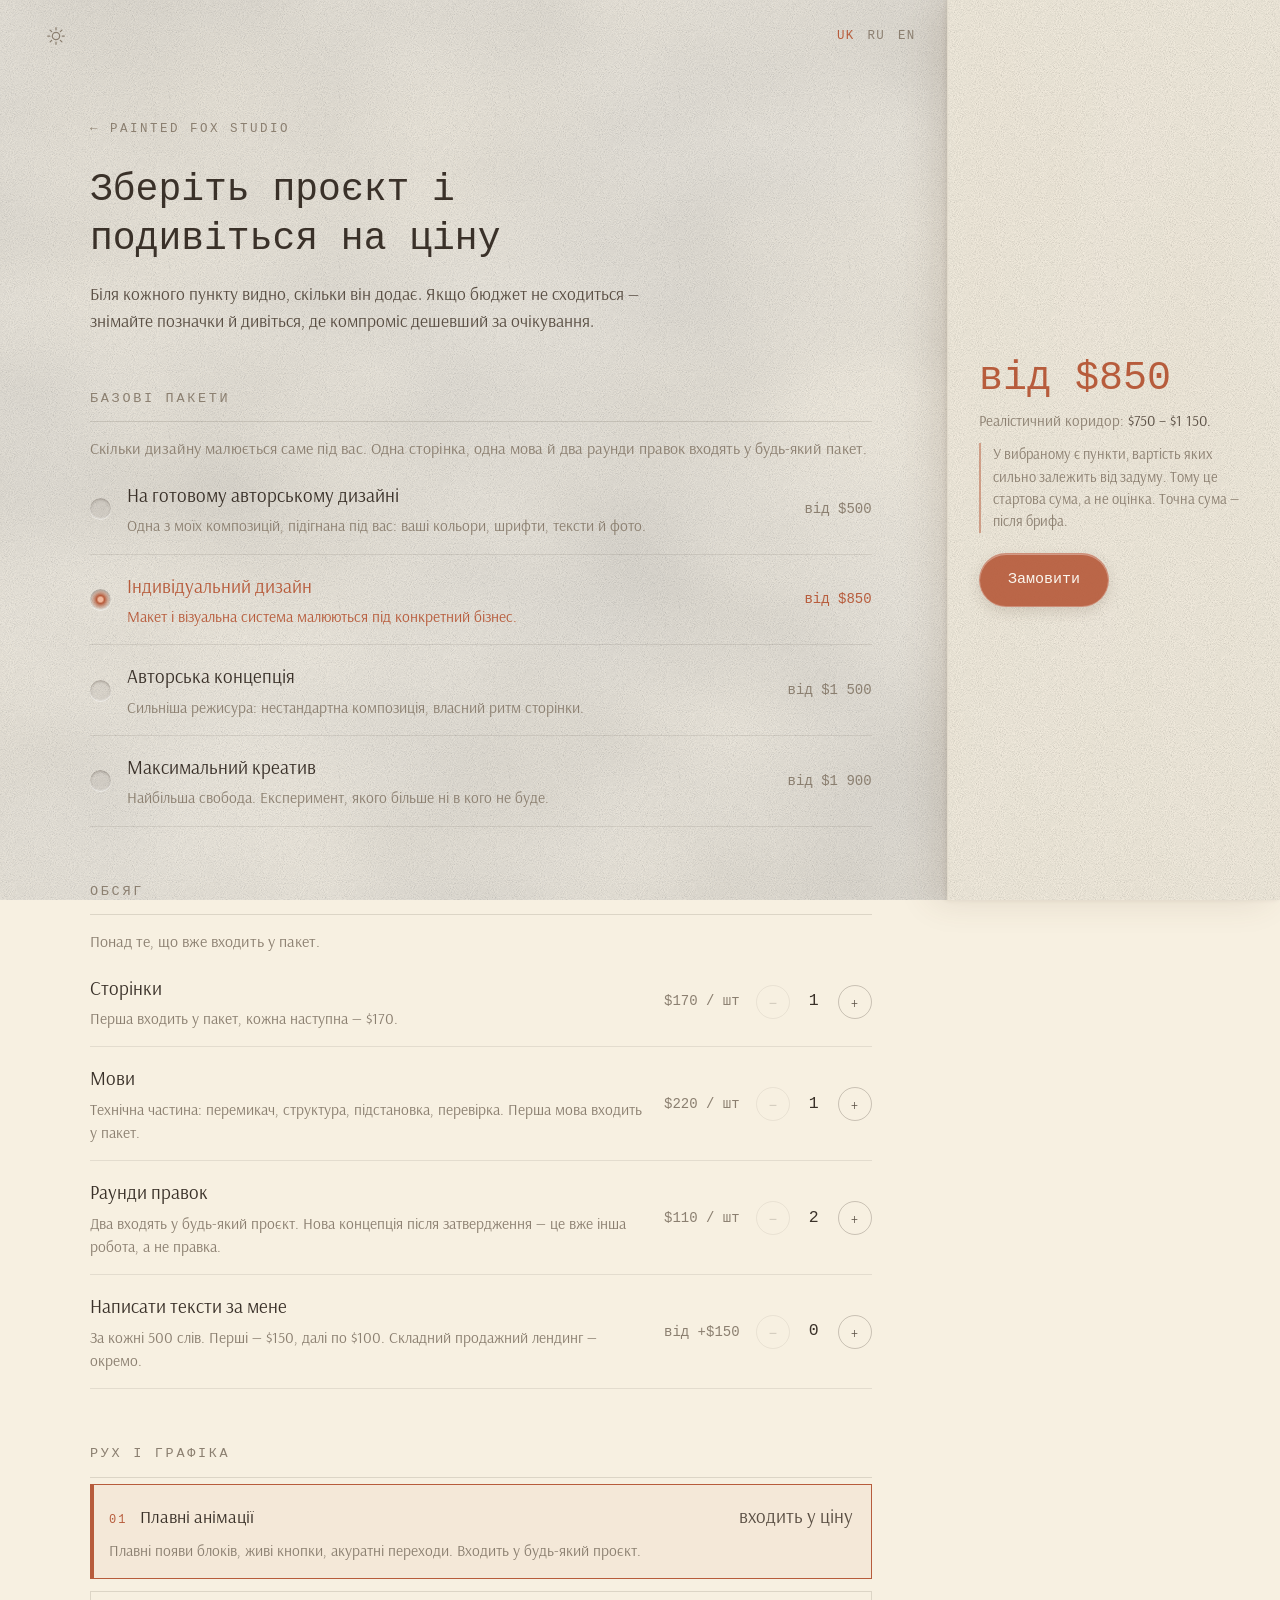
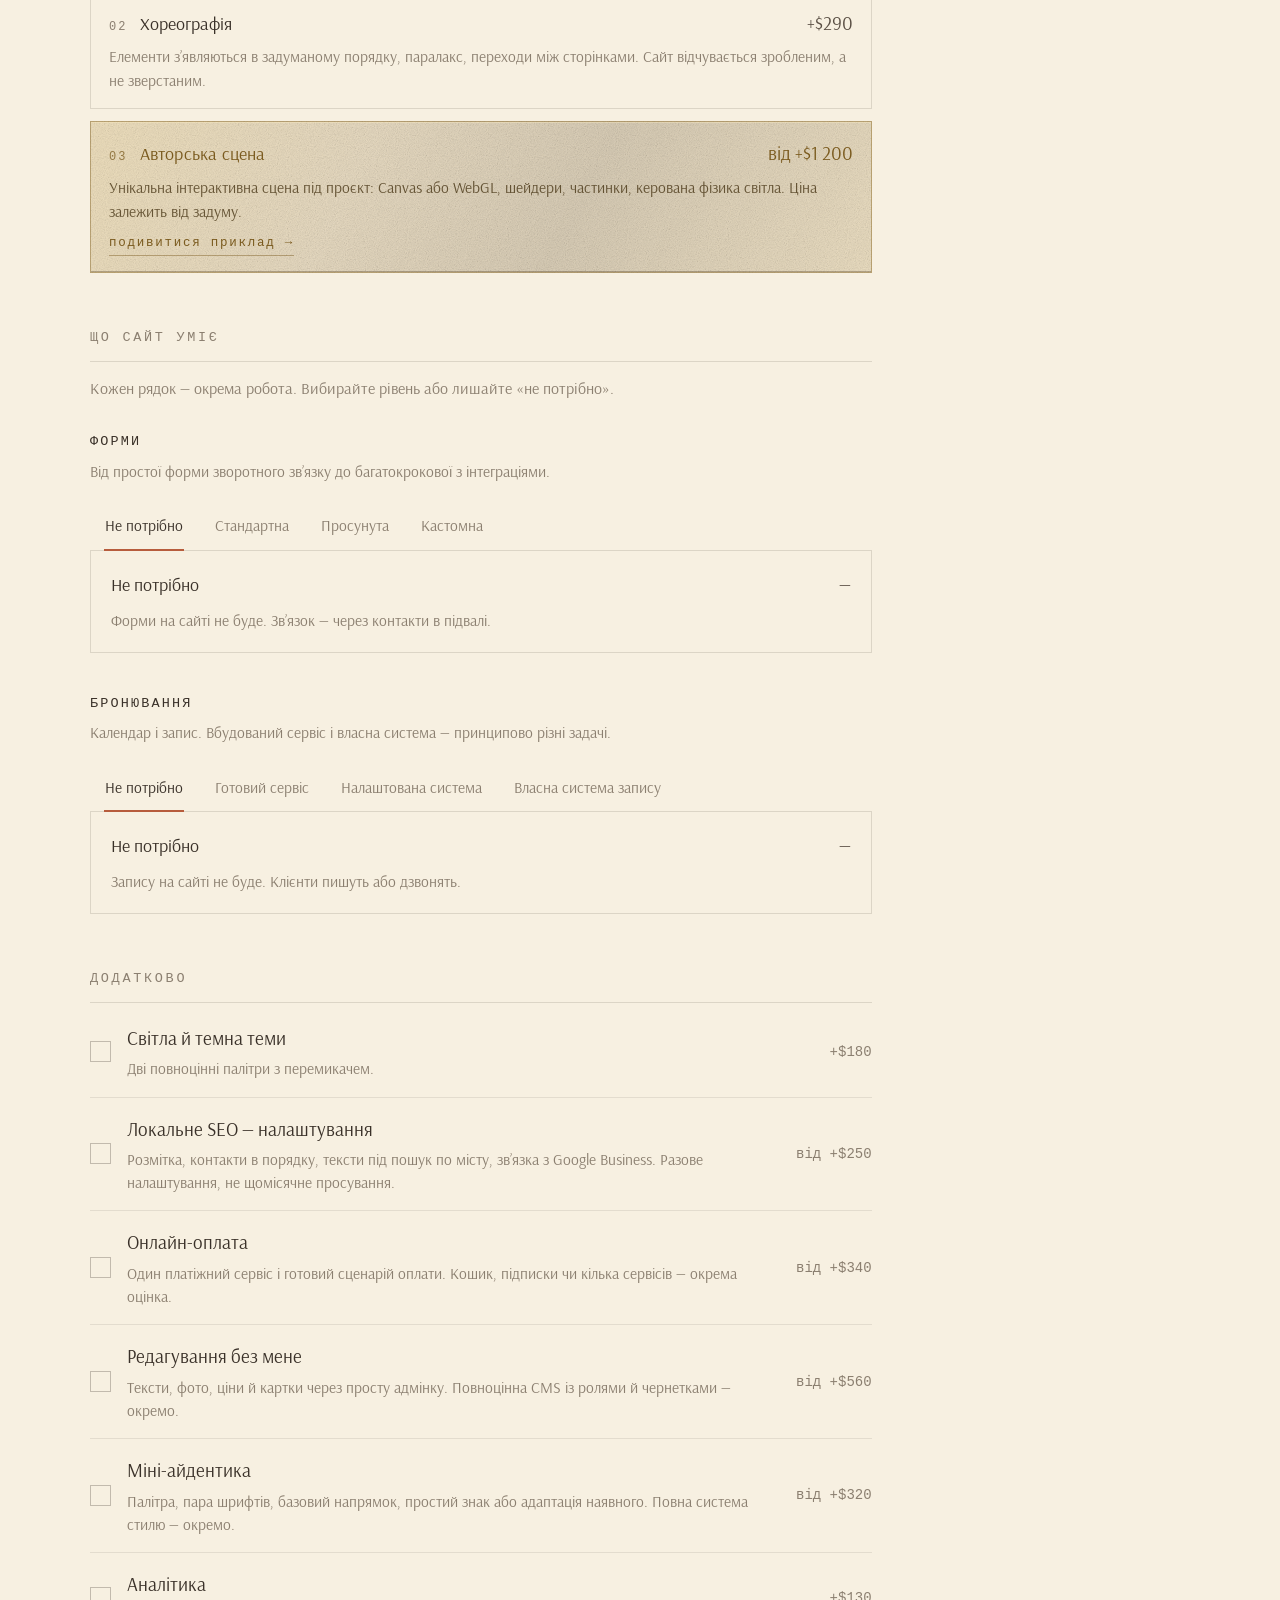
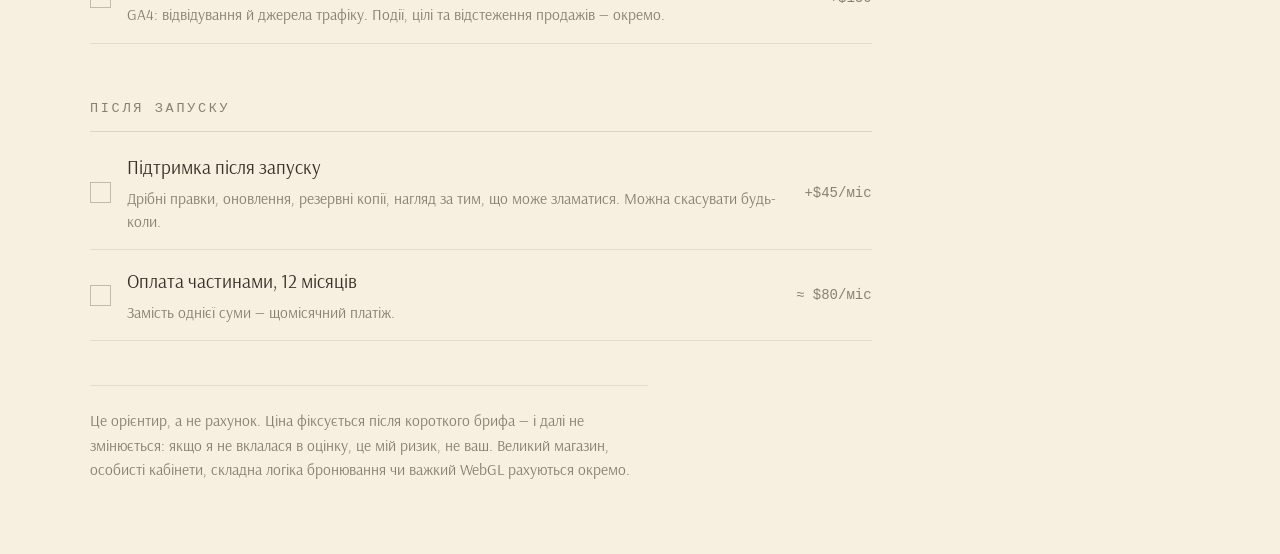
==== commit 24f94abb: "Update pricing.html" ====
--- a/pricing.html
+++ b/pricing.html
@@ -97,7 +97,7 @@
           <b id="big">≈ $950</b>
           <i id="addon"></i>
         </div>
-        <p class="range"><span id="rangeLead"></span> <em id="rangeNums"></em> <span id="rangeTail"></span></p>
+        <p class="range"><span id="rangeLead"></span> <em id="rangeNums"></em></p>
         <p class="open-note" id="openNote" hidden></p>
         <a class="btn order" id="order" href="https://t.me/AnnGura" data-i="order">Замовити</a>
       </div>
